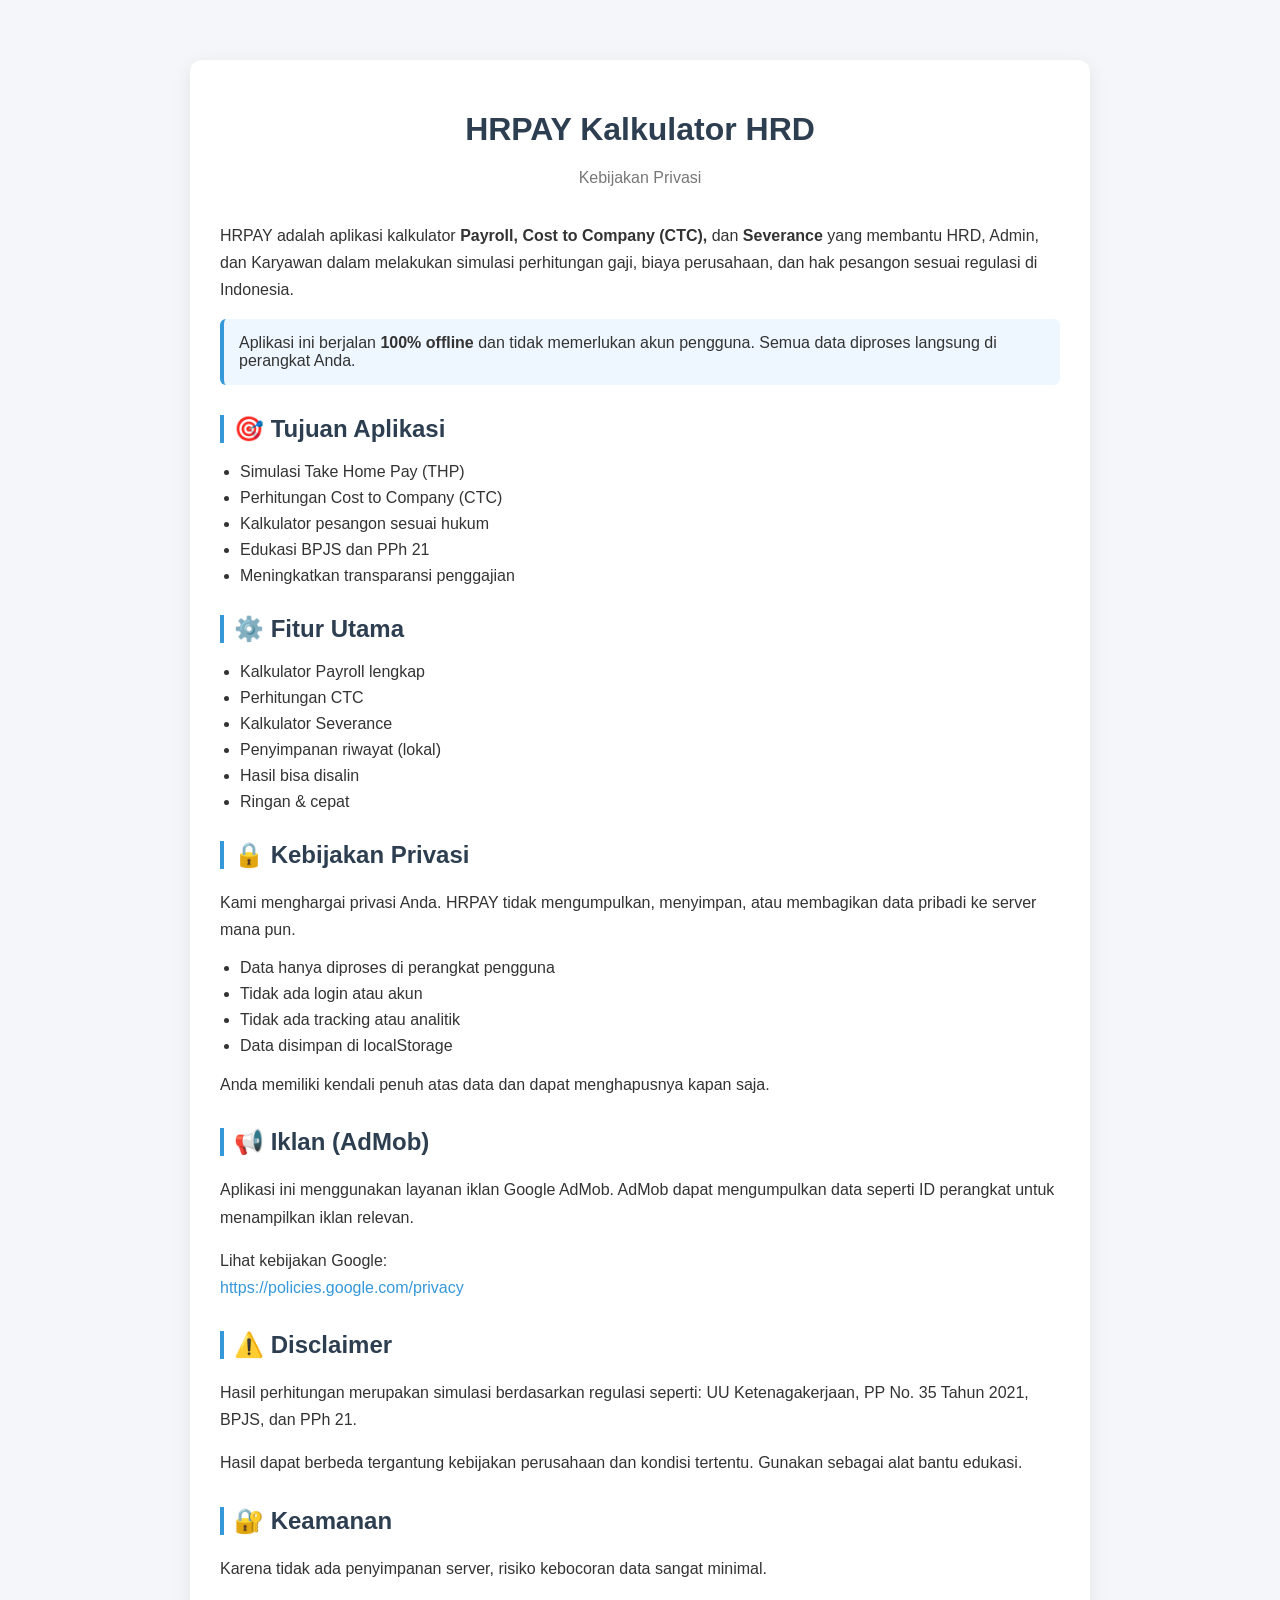
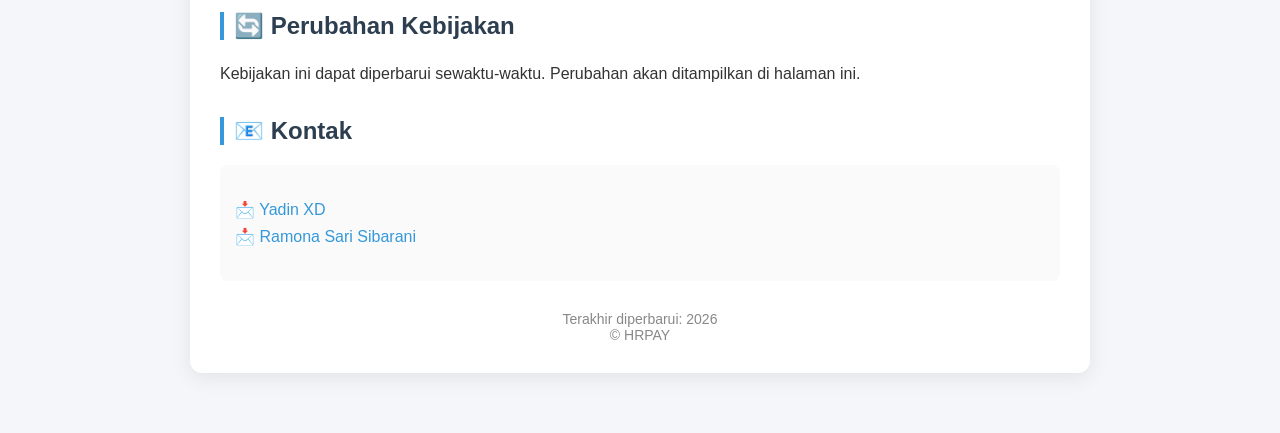
==== Kebijakan-Privasi-HRPAY.html @ 3fde5432 "Create Kebijakan-Privasi-HRPAY.html" ====
<!DOCTYPE html>
<html lang="id">
<head>
  <meta charset="UTF-8">
  <title>Kebijakan Privasi - HRPAY</title>
  <meta name="viewport" content="width=device-width, initial-scale=1.0">

  <style>
    :root {
      --primary: #2c3e50;
      --accent: #3498db;
      --bg: #f4f6f9;
      --card: #ffffff;
      --text: #333;
    }

    body {
      font-family: "Segoe UI", Arial, sans-serif;
      background: var(--bg);
      margin: 0;
      color: var(--text);
    }

    .container {
      max-width: 900px;
      margin: 40px auto;
      padding: 20px;
    }

    .card {
      background: var(--card);
      padding: 30px;
      border-radius: 12px;
      box-shadow: 0 5px 20px rgba(0,0,0,0.08);
    }

    h1 {
      text-align: center;
      color: var(--primary);
      margin-bottom: 10px;
    }

    .subtitle {
      text-align: center;
      color: #777;
      margin-bottom: 30px;
    }

    h2 {
      color: var(--primary);
      margin-top: 30px;
      border-left: 4px solid var(--accent);
      padding-left: 10px;
    }

    p {
      line-height: 1.7;
    }

    ul {
      padding-left: 20px;
    }

    li {
      margin-bottom: 8px;
    }

    .highlight {
      background: #eef6ff;
      padding: 15px;
      border-left: 4px solid var(--accent);
      border-radius: 6px;
    }

    .contact {
      background: #fafafa;
      padding: 15px;
      border-radius: 8px;
      margin-top: 20px;
    }

    a {
      color: var(--accent);
      text-decoration: none;
    }

    a:hover {
      text-decoration: underline;
    }

    footer {
      text-align: center;
      font-size: 14px;
      color: #888;
      margin-top: 30px;
    }

    hr {
      border: none;
      border-top: 1px solid #eee;
      margin: 25px 0;
    }
  </style>
</head>

<body>

<div class="container">
  <div class="card">

    <h1>HRPAY Kalkulator HRD</h1>
    <p class="subtitle">Kebijakan Privasi</p>

    <p>
      HRPAY adalah aplikasi kalkulator <b>Payroll, Cost to Company (CTC),</b> dan <b>Severance</b>
      yang membantu HRD, Admin, dan Karyawan dalam melakukan simulasi perhitungan gaji,
      biaya perusahaan, dan hak pesangon sesuai regulasi di Indonesia.
    </p>

    <div class="highlight">
      Aplikasi ini berjalan <b>100% offline</b> dan tidak memerlukan akun pengguna.
      Semua data diproses langsung di perangkat Anda.
    </div>

    <h2>🎯 Tujuan Aplikasi</h2>
    <ul>
      <li>Simulasi Take Home Pay (THP)</li>
      <li>Perhitungan Cost to Company (CTC)</li>
      <li>Kalkulator pesangon sesuai hukum</li>
      <li>Edukasi BPJS dan PPh 21</li>
      <li>Meningkatkan transparansi penggajian</li>
    </ul>

    <h2>⚙️ Fitur Utama</h2>
    <ul>
      <li>Kalkulator Payroll lengkap</li>
      <li>Perhitungan CTC</li>
      <li>Kalkulator Severance</li>
      <li>Penyimpanan riwayat (lokal)</li>
      <li>Hasil bisa disalin</li>
      <li>Ringan & cepat</li>
    </ul>

    <h2>🔒 Kebijakan Privasi</h2>
    <p>
      Kami menghargai privasi Anda. HRPAY tidak mengumpulkan, menyimpan,
      atau membagikan data pribadi ke server mana pun.
    </p>

    <ul>
      <li>Data hanya diproses di perangkat pengguna</li>
      <li>Tidak ada login atau akun</li>
      <li>Tidak ada tracking atau analitik</li>
      <li>Data disimpan di localStorage</li>
    </ul>

    <p>
      Anda memiliki kendali penuh atas data dan dapat menghapusnya kapan saja.
    </p>

    <h2>📢 Iklan (AdMob)</h2>
    <p>
      Aplikasi ini menggunakan layanan iklan Google AdMob.
      AdMob dapat mengumpulkan data seperti ID perangkat untuk menampilkan iklan relevan.
    </p>

    <p>
      Lihat kebijakan Google:
      <br>
      <a href="https://policies.google.com/privacy" target="_blank">
        https://policies.google.com/privacy
      </a>
    </p>

    <h2>⚠️ Disclaimer</h2>
    <p>
      Hasil perhitungan merupakan simulasi berdasarkan regulasi seperti:
      UU Ketenagakerjaan, PP No. 35 Tahun 2021, BPJS, dan PPh 21.
    </p>

    <p>
      Hasil dapat berbeda tergantung kebijakan perusahaan dan kondisi tertentu.
      Gunakan sebagai alat bantu edukasi.
    </p>

    <h2>🔐 Keamanan</h2>
    <p>
      Karena tidak ada penyimpanan server, risiko kebocoran data sangat minimal.
    </p>

    <h2>🔄 Perubahan Kebijakan</h2>
    <p>
      Kebijakan ini dapat diperbarui sewaktu-waktu. Perubahan akan ditampilkan di halaman ini.
    </p>

    <h2>📧 Kontak</h2>
    <div class="contact">
      <p>
        📩 <a href="mailto:bangyete17@gmail.com">Yadin XD</a><br>
        📩 <a href="mailto:ramonasari.sibarani@gmail.com">Ramona Sari Sibarani</a>
      </p>
    </div>

    <footer>
      Terakhir diperbarui: 2026<br>
      © HRPAY
    </footer>

  </div>
</div>

</body>
</html>
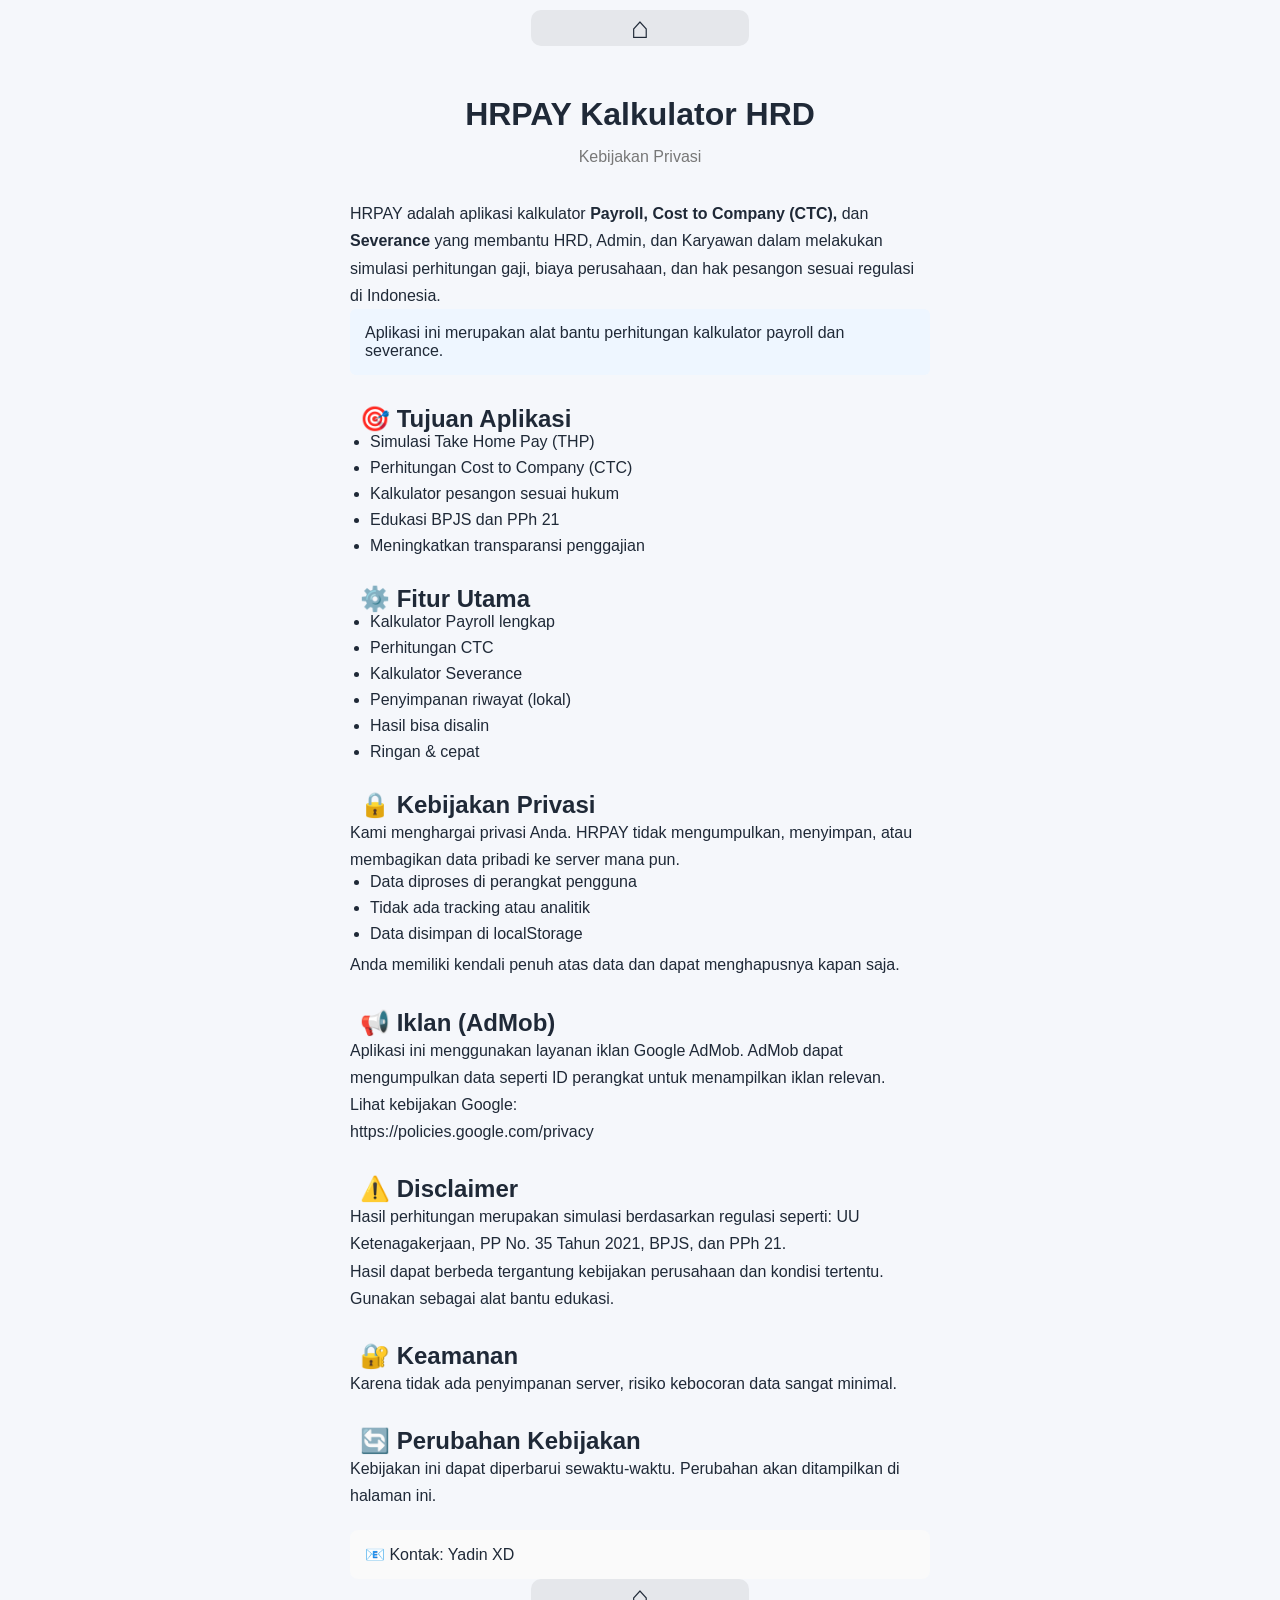
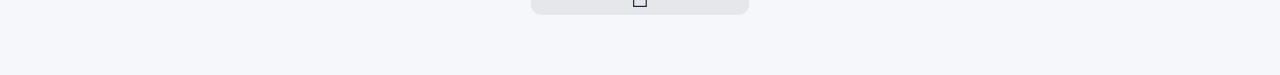
==== commit 0034f088: "Update Kebijakan-Privasi-HRPAY.html" ====
--- a/Kebijakan-Privasi-HRPAY.html
+++ b/Kebijakan-Privasi-HRPAY.html
@@ -1,213 +1,98 @@
 <!DOCTYPE html>
-<html lang="id">
+<html lang="en">
 <head>
-  <meta charset="UTF-8">
-  <title>Kebijakan Privasi - HRPAY</title>
-  <meta name="viewport" content="width=device-width, initial-scale=1.0">
-
-  <style>
-    :root {
-      --primary: #2c3e50;
-      --accent: #3498db;
-      --bg: #f4f6f9;
-      --card: #ffffff;
-      --text: #333;
-    }
-
-    body {
-      font-family: "Segoe UI", Arial, sans-serif;
-      background: var(--bg);
-      margin: 0;
-      color: var(--text);
-    }
-
-    .container {
-      max-width: 900px;
-      margin: 40px auto;
-      padding: 20px;
-    }
-
-    .card {
-      background: var(--card);
-      padding: 30px;
-      border-radius: 12px;
-      box-shadow: 0 5px 20px rgba(0,0,0,0.08);
-    }
-
-    h1 {
-      text-align: center;
-      color: var(--primary);
-      margin-bottom: 10px;
-    }
-
-    .subtitle {
-      text-align: center;
-      color: #777;
-      margin-bottom: 30px;
-    }
-
-    h2 {
-      color: var(--primary);
-      margin-top: 30px;
-      border-left: 4px solid var(--accent);
-      padding-left: 10px;
-    }
-
-    p {
-      line-height: 1.7;
-    }
-
-    ul {
-      padding-left: 20px;
-    }
-
-    li {
-      margin-bottom: 8px;
-    }
-
-    .highlight {
-      background: #eef6ff;
-      padding: 15px;
-      border-left: 4px solid var(--accent);
-      border-radius: 6px;
-    }
-
-    .contact {
-      background: #fafafa;
-      padding: 15px;
-      border-radius: 8px;
-      margin-top: 20px;
-    }
-
-    a {
-      color: var(--accent);
-      text-decoration: none;
-    }
-
-    a:hover {
-      text-decoration: underline;
-    }
-
-    footer {
-      text-align: center;
-      font-size: 14px;
-      color: #888;
-      margin-top: 30px;
-    }
-
-    hr {
-      border: none;
-      border-top: 1px solid #eee;
-      margin: 25px 0;
-    }
-  </style>
-</head>
-
-<body>
-
-<div class="container">
-  <div class="card">
-
-    <h1>HRPAY Kalkulator HRD</h1>
-    <p class="subtitle">Kebijakan Privasi</p>
-
-    <p>
-      HRPAY adalah aplikasi kalkulator <b>Payroll, Cost to Company (CTC),</b> dan <b>Severance</b>
-      yang membantu HRD, Admin, dan Karyawan dalam melakukan simulasi perhitungan gaji,
-      biaya perusahaan, dan hak pesangon sesuai regulasi di Indonesia.
-    </p>
-
-    <div class="highlight">
-      Aplikasi ini berjalan <b>100% offline</b> dan tidak memerlukan akun pengguna.
-      Semua data diproses langsung di perangkat Anda.
-    </div>
-
-    <h2>🎯 Tujuan Aplikasi</h2>
-    <ul>
-      <li>Simulasi Take Home Pay (THP)</li>
-      <li>Perhitungan Cost to Company (CTC)</li>
-      <li>Kalkulator pesangon sesuai hukum</li>
-      <li>Edukasi BPJS dan PPh 21</li>
-      <li>Meningkatkan transparansi penggajian</li>
-    </ul>
-
-    <h2>⚙️ Fitur Utama</h2>
-    <ul>
-      <li>Kalkulator Payroll lengkap</li>
-      <li>Perhitungan CTC</li>
-      <li>Kalkulator Severance</li>
-      <li>Penyimpanan riwayat (lokal)</li>
-      <li>Hasil bisa disalin</li>
-      <li>Ringan & cepat</li>
-    </ul>
-
-    <h2>🔒 Kebijakan Privasi</h2>
-    <p>
-      Kami menghargai privasi Anda. HRPAY tidak mengumpulkan, menyimpan,
-      atau membagikan data pribadi ke server mana pun.
-    </p>
-
-    <ul>
-      <li>Data hanya diproses di perangkat pengguna</li>
-      <li>Tidak ada login atau akun</li>
-      <li>Tidak ada tracking atau analitik</li>
-      <li>Data disimpan di localStorage</li>
-    </ul>
-
-    <p>
-      Anda memiliki kendali penuh atas data dan dapat menghapusnya kapan saja.
-    </p>
-
-    <h2>📢 Iklan (AdMob)</h2>
-    <p>
-      Aplikasi ini menggunakan layanan iklan Google AdMob.
-      AdMob dapat mengumpulkan data seperti ID perangkat untuk menampilkan iklan relevan.
-    </p>
-
-    <p>
-      Lihat kebijakan Google:
-      <br>
-      <a href="https://policies.google.com/privacy" target="_blank">
-        https://policies.google.com/privacy
-      </a>
-    </p>
-
-    <h2>⚠️ Disclaimer</h2>
-    <p>
-      Hasil perhitungan merupakan simulasi berdasarkan regulasi seperti:
-      UU Ketenagakerjaan, PP No. 35 Tahun 2021, BPJS, dan PPh 21.
-    </p>
-
-    <p>
-      Hasil dapat berbeda tergantung kebijakan perusahaan dan kondisi tertentu.
-      Gunakan sebagai alat bantu edukasi.
-    </p>
-
-    <h2>🔐 Keamanan</h2>
-    <p>
-      Karena tidak ada penyimpanan server, risiko kebocoran data sangat minimal.
-    </p>
-
-    <h2>🔄 Perubahan Kebijakan</h2>
-    <p>
-      Kebijakan ini dapat diperbarui sewaktu-waktu. Perubahan akan ditampilkan di halaman ini.
-    </p>
-
-    <h2>📧 Kontak</h2>
-    <div class="contact">
-      <p>
-        📩 <a href="mailto:bangyete17@gmail.com">Yadin XD</a><br>
-        📩 <a href="mailto:ramonasari.sibarani@gmail.com">Ramona Sari Sibarani</a>
-      </p>
-    </div>
-
-    <footer>
-      Terakhir diperbarui: 2026<br>
-      © HRPAY
-    </footer>
-
-  </div>
+<meta charset="UTF-8" />
+<title>Title</title>
+<style>
+*{margin:0;padding:0;box-sizing:border-box;font-family:Arial,sans-serif}
+body{background:#f5f7fb;color:#1f2937;display:flex;justify-content:center}
+.btn-home{text-align:center;padding-bottom:50px}
+.btnhome{padding:1px 100px;background:#e5e7eb;color:#1f2937;text-decoration:none;border-radius:10px;display:inline-block;justify-content:center}
+.btnhome:hover{opacity:.85}
+.btnhome::before{content:"⌂";font-size:30px}
+.article{width:100%;max-width:600px;padding:10px}
+h1{text-align:center;color:var(--primary);margin-bottom:10px}
+.subtitle{text-align:center;color:#777;margin-bottom:30px}
+h2{color:var(--primary);margin-top:30px;border-left:4px solid var(--accent);padding-left:10px}
+p{line-height:1.7}
+ul{padding-left:20px}
+li{margin-bottom:8px}
+.highlight{background:#eef6ff;padding:15px;border-left:4px solid var(--accent);border-radius:6px}
+.contact{background:#fafafa;padding:15px;border-radius:8px;margin-top:20px}
+a{color:var(--accent);text-decoration:none}
+a:hover{text-decoration:underline}
+</style></head><body><div class="article"><div class="btn-home">
+<a class="btnhome" href="https://bangyete17.github.io/"></a>
 </div>
 
-</body>
-</html>
+
+
+
+    
+<h1>HRPAY Kalkulator HRD</h1>
+<p class="subtitle">Kebijakan Privasi</p>
+<p>
+HRPAY adalah aplikasi kalkulator <b>Payroll, Cost to Company (CTC),</b> dan <b>Severance</b>
+yang membantu HRD, Admin, dan Karyawan dalam melakukan simulasi perhitungan gaji,
+biaya perusahaan, dan hak pesangon sesuai regulasi di Indonesia.
+</p>
+<div class="highlight">
+Aplikasi ini merupakan alat bantu perhitungan kalkulator payroll dan severance.
+</div>
+<h2>🎯 Tujuan Aplikasi</h2>
+<ul>
+<li>Simulasi Take Home Pay (THP)</li>
+<li>Perhitungan Cost to Company (CTC)</li>
+<li>Kalkulator pesangon sesuai hukum</li>
+<li>Edukasi BPJS dan PPh 21</li>
+<li>Meningkatkan transparansi penggajian</li>
+</ul>
+<h2>⚙️ Fitur Utama</h2>
+<ul>
+<li>Kalkulator Payroll lengkap</li>
+<li>Perhitungan CTC</li>
+<li>Kalkulator Severance</li>
+<li>Penyimpanan riwayat (lokal)</li>
+<li>Hasil bisa disalin</li>
+<li>Ringan & cepat</li>
+</ul>
+<h2>🔒 Kebijakan Privasi</h2>
+<p>
+Kami menghargai privasi Anda. HRPAY tidak mengumpulkan, menyimpan,
+atau membagikan data pribadi ke server mana pun.
+</p>
+<ul>
+<li>Data diproses di perangkat pengguna</li>
+<li>Tidak ada tracking atau analitik</li>
+<li>Data disimpan di localStorage</li>
+</ul>
+<p>
+Anda memiliki kendali penuh atas data dan dapat menghapusnya kapan saja.
+</p>
+<h2>📢 Iklan (AdMob)</h2>
+<p>
+Aplikasi ini menggunakan layanan iklan Google AdMob.
+AdMob dapat mengumpulkan data seperti ID perangkat untuk menampilkan iklan relevan.
+</p>
+<p>Lihat kebijakan Google:<br>
+<a href="https://policies.google.com/privacy" target="_blank">
+https://policies.google.com/privacy</a></p>
+<h2>⚠️ Disclaimer</h2>
+<p>
+Hasil perhitungan merupakan simulasi berdasarkan regulasi seperti:
+UU Ketenagakerjaan, PP No. 35 Tahun 2021, BPJS, dan PPh 21.
+</p>
+<p>Hasil dapat berbeda tergantung kebijakan perusahaan dan kondisi tertentu. Gunakan sebagai alat bantu edukasi.</p>
+<h2>🔐 Keamanan</h2>
+<p>Karena tidak ada penyimpanan server, risiko kebocoran data sangat minimal.</p>
+<h2>🔄 Perubahan Kebijakan</h2>
+<p>Kebijakan ini dapat diperbarui sewaktu-waktu. Perubahan akan ditampilkan di halaman ini.</p>
+
+
+
+
+
+<div class="contact">📧 Kontak: <a href="mailto:bangyete17@gmail.com">Yadin XD</a><br></div>
+<div class="btn-home">
+<a class="btnhome" href="https://bangyete17.github.io/"></a>
+</div></div></body></html>
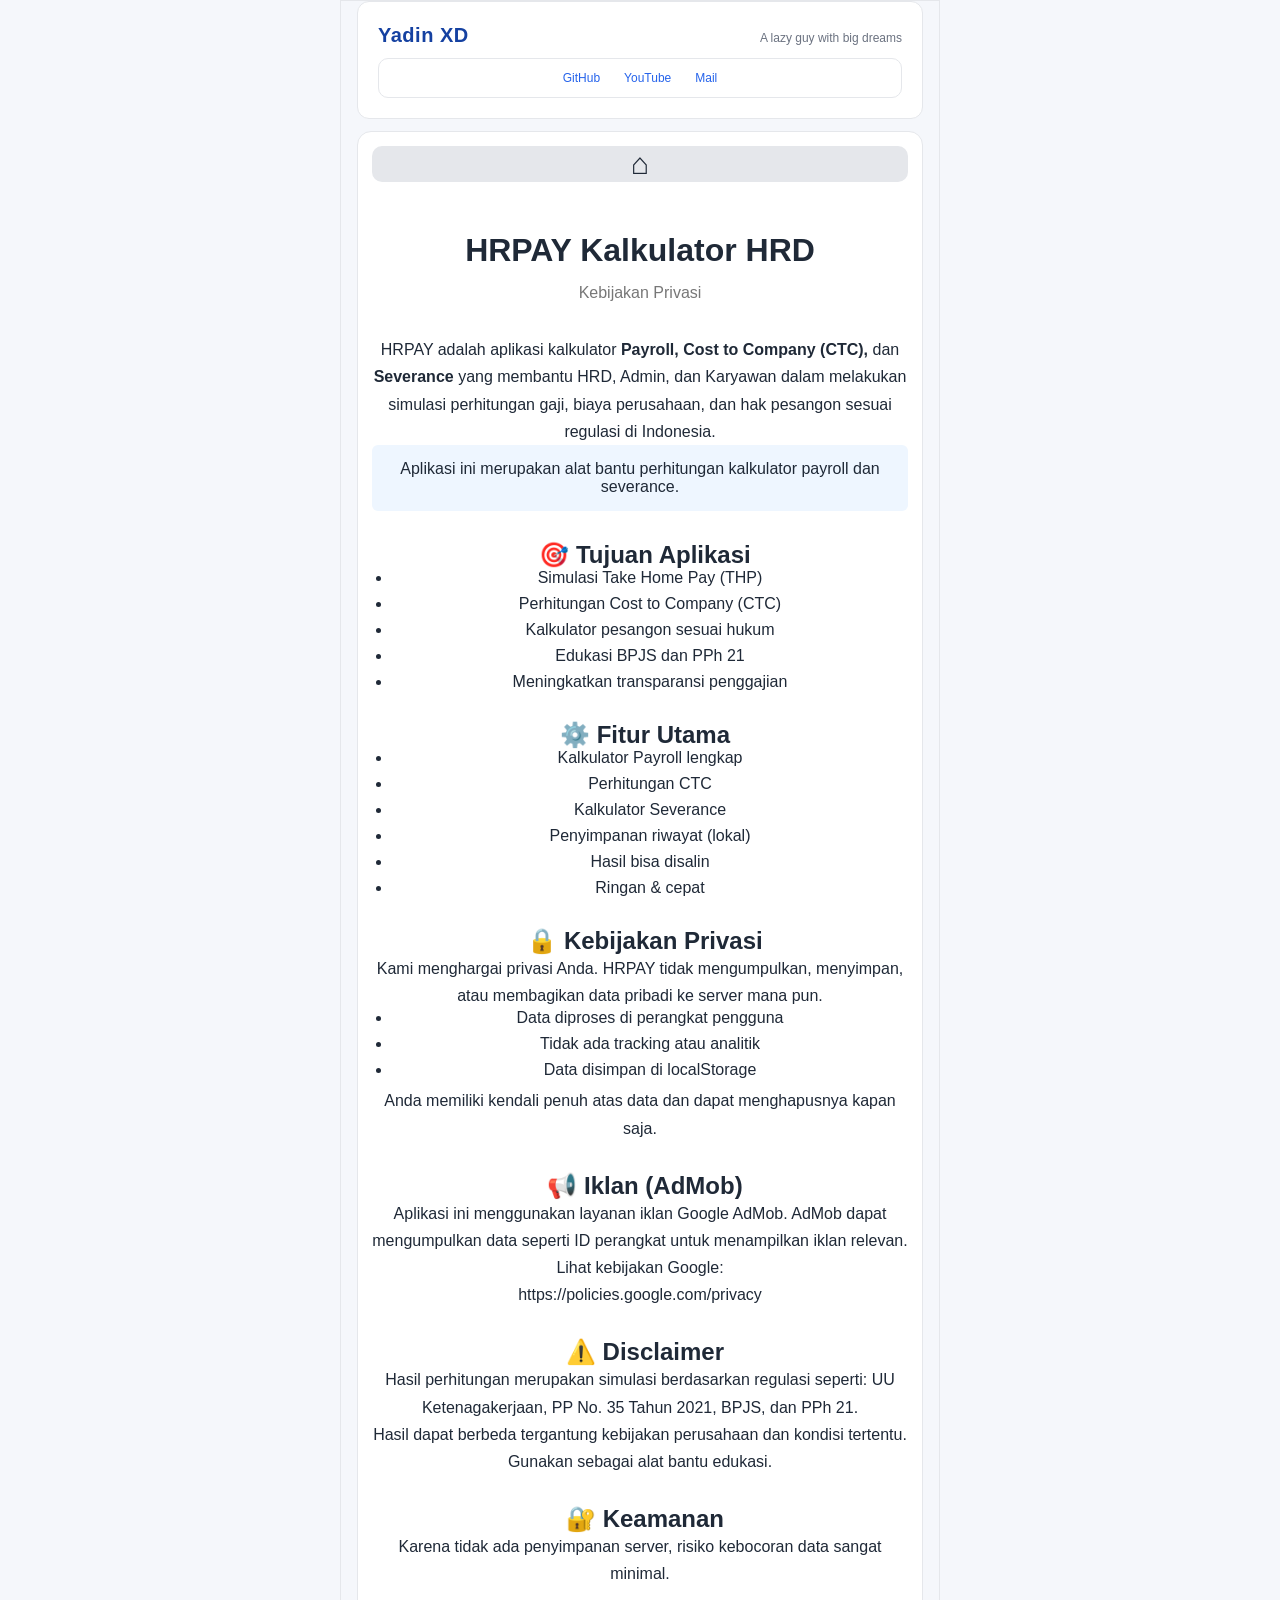
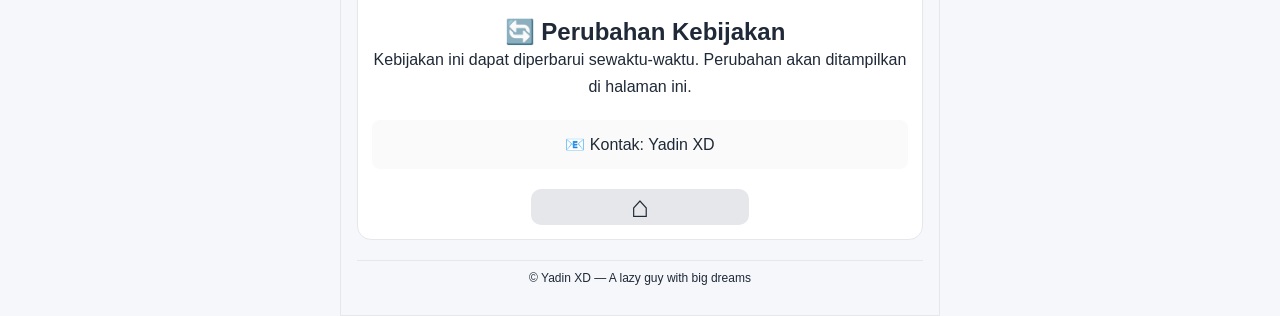
==== commit f40a879e: "Update Kebijakan-Privasi-HRPAY.html" ====
--- a/Kebijakan-Privasi-HRPAY.html
+++ b/Kebijakan-Privasi-HRPAY.html
@@ -1,16 +1,26 @@
 <!DOCTYPE html>
 <html lang="en">
 <head>
-<meta charset="UTF-8" />
-<title>Title</title>
+<meta charset="UTF-8">
+<title>Developer Portfolio Yadin XD</title>
+<meta name="viewport" content="width=device-width, initial-scale=1.0">
 <style>
-*{margin:0;padding:0;box-sizing:border-box;font-family:Arial,sans-serif}
-body{background:#f5f7fb;color:#1f2937;display:flex;justify-content:center}
-.btn-home{text-align:center;padding-bottom:50px}
+*{ margin:0; padding:0; box-sizing:border-box; font-family:Arial,sans-serif;}
+body{ background:#f5f7fb; color:#1f2937; display:flex; justify-content:center;}
+.container{ width:100%; max-width:600px; padding:0 16px; border:1px solid #e5e7eb;}
+header{ padding:20px; background:#fff; border:1px solid #e5e7eb; border-radius:12px; margin-bottom:12px;}
+.headerName{ display:flex; justify-content:space-between; align-items:center; flex-wrap:wrap; gap:10px;}
+.headerTitle{ font-size:20px; font-weight:700; color:#1541a1; letter-spacing:0.5px; line-height:1.3;}
+.social{ margin-top:10px; padding:8px; display:flex; justify-content:center; align-items:center; gap:12px; border:1px solid #e5e7eb; border-radius:10px; flex-wrap:wrap;}
+.social a{ text-decoration:none; color:#2563eb; font-size:12px; padding:4px 6px;}
+.social a:hover{ text-decoration:underline;} 
+.headerDesc{ margin-top:5px; font-size:12px; color:#6b7280;}
+.wrapcontentHTML{ text-align:center; background:#fff; border:1px solid #e5e7eb; border-radius:14px; padding:14px; display:flex; flex-direction:column; gap:50px;}
+.btn-home{text-align:center;}
 .btnhome{padding:1px 100px;background:#e5e7eb;color:#1f2937;text-decoration:none;border-radius:10px;display:inline-block;justify-content:center}
 .btnhome:hover{opacity:.85}
 .btnhome::before{content:"⌂";font-size:30px}
-.article{width:100%;max-width:600px;padding:10px}
+a{text-decoration:none;}
 h1{text-align:center;color:var(--primary);margin-bottom:10px}
 .subtitle{text-align:center;color:#777;margin-bottom:30px}
 h2{color:var(--primary);margin-top:30px;border-left:4px solid var(--accent);padding-left:10px}
@@ -18,17 +28,38 @@
 ul{padding-left:20px}
 li{margin-bottom:8px}
 .highlight{background:#eef6ff;padding:15px;border-left:4px solid var(--accent);border-radius:6px}
-.contact{background:#fafafa;padding:15px;border-radius:8px;margin-top:20px}
+.contact{background:#fafafa;padding:15px;border-radius:8px;margin-top:20px;margin-bottom:20px}
 a{color:var(--accent);text-decoration:none}
 a:hover{text-decoration:underline}
-</style></head><body><div class="article"><div class="btn-home">
+.footer{ margin-top:20px; margin-bottom:20px; text-align:center; border-top:1px solid #e5e7eb; font-size:12px; color:#1f2937; padding:10px;}
+/* RESPONSIVE */
+@media (max-width:500px){
+.gridWrap{grid-template-columns:1fr;}}
+</style>
+</head>
+<body>
+<!-- CONTAINER -->
+<div class="container"><!--container start -->
+<!-- HEADER -->
+<header id="header"><!--header start --> 
+<div class="headerName">
+<div class="headerTitle">Yadin XD</div>
+<div class="headerDesc">A lazy guy with big dreams</div>
+</div> 
+<div class="social">
+<a href="https:// bangyete17.github.io">GitHub</a>
+<a href="https://www.youtube.com/@YadinXD" target="_blank">YouTube</a>
+<a href="mailto:bangyete17@gmail.com">Mail</a>
+</div> 
+</header><!--header end -->
+<div class="wrapcontentHTML"><!--contentHTML start --> 
 <a class="btnhome" href="https://bangyete17.github.io/"></a>
-</div>
+<div class="contentHTML"><!--contentHTML start --> 
 
 
 
 
-    
+
 <h1>HRPAY Kalkulator HRD</h1>
 <p class="subtitle">Kebijakan Privasi</p>
 <p>
@@ -93,6 +124,10 @@
 
 
 <div class="contact">📧 Kontak: <a href="mailto:bangyete17@gmail.com">Yadin XD</a><br></div>
-<div class="btn-home">
-<a class="btnhome" href="https://bangyete17.github.io/"></a>
-</div></div></body></html>
+<div class="btn-home"><a class="btnhome" href="https://bangyete17.github.io/"></a></div>
+</div><!--contentHTML end --> 
+</div><!--wrapcontentHTML end -->   
+<div class="footer">© Yadin XD — A lazy guy with big dreams</div>
+</div><!--container end -->
+</body>
+</html>
